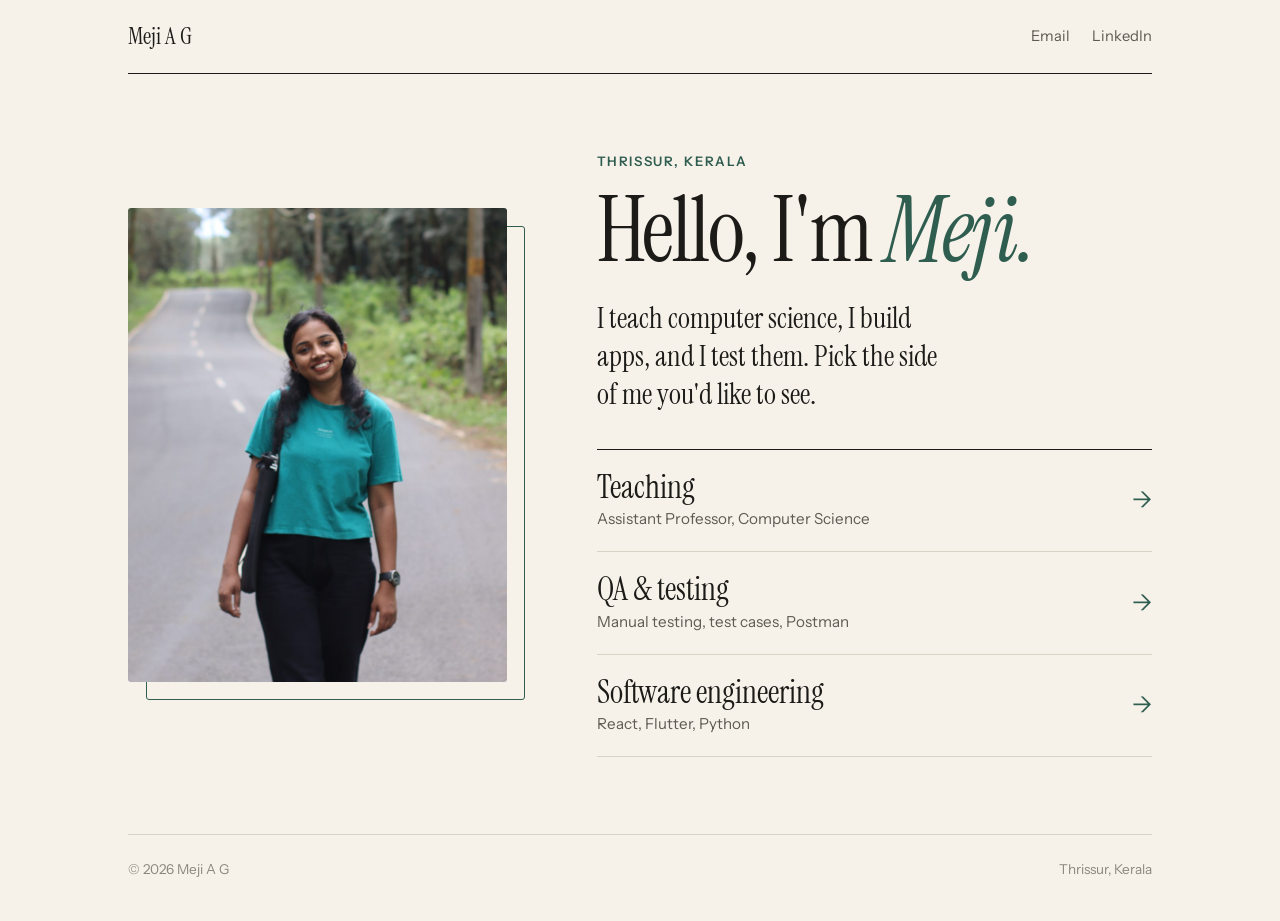
==== portfolio/index.html @ 7266abde "Add portfolio site" ====
<!doctype html>
<html lang="en">
<head>
<meta charset="utf-8">
<meta name="viewport" content="width=device-width, initial-scale=1">
<title>Meji A G</title>
<meta name="description" content="Meji A G: Computer Science lecturer, QA tester and software engineer from Thrissur, Kerala.">
<meta property="og:title" content="Meji A G">
<meta property="og:description" content="Meji A G: Computer Science lecturer, QA tester and software engineer from Thrissur, Kerala.">
<meta property="og:image" content="assets/img/meji.jpg">
<link rel="preconnect" href="https://fonts.googleapis.com">
<link rel="preconnect" href="https://fonts.gstatic.com" crossorigin>
<link href="https://fonts.googleapis.com/css2?family=Instrument+Sans:wght@400;600&family=Instrument+Serif:ital@0;1&display=swap" rel="stylesheet">
<link rel="stylesheet" href="assets/style.css">
</head>
<body data-role="teach">
<div class="page">

<header class="top">
  <a class="name" href="./">Meji A G</a>
  <nav><a class="keep" href="mailto:mejigeorge2002@gmail.com">Email</a><a class="keep" href="https://www.linkedin.com/in/meji-a-g-a272aa200/" target="_blank" rel="noopener">LinkedIn</a></nav>
</header>
<section class="landing">
  <figure><img src="assets/img/meji-walk.jpg" alt="Meji A G walking along a tree-lined road" width="960" height="1200"></figure>
  <div>
    <div class="role-line">Thrissur, Kerala</div>
    <h1>Hello, I'm <i>Meji.</i></h1>
    <p class="say">I teach computer science, I build apps, and I test them. Pick the side of me you'd like to see.</p>
    <div class="paths">
      <a href="teaching/"><b>Teaching</b><span>Assistant Professor, Computer Science</span><em>&rarr;</em></a>
      <a href="qa/"><b>QA &amp; testing</b><span>Manual testing, test cases, Postman</span><em>&rarr;</em></a>
      <a href="software-engineer/"><b>Software engineering</b><span>React, Flutter, Python</span><em>&rarr;</em></a>
    </div>
  </div>
</section>

<footer><span>&copy; <span class="year"></span> Meji A G</span><span>Thrissur, Kerala</span></footer>
</div>
<script src="assets/site.js"></script>
</body>
</html>
---- portfolio/assets/style.css ----
/* Meji A G — personal site. One stylesheet for all profiles; accent set by <body data-role> */
:root {
  --paper: #f6f2ea;
  --ink: #1d1b18;
  --soft: #5f5a52;
  --faint: #8d877d;
  --rule: #d9d2c5;
  --accent: #2f5d50;
  --serif: "Instrument Serif", "Iowan Old Style", Georgia, serif;
  --sans: "Instrument Sans", "Helvetica Neue", Arial, sans-serif;
}
body[data-role="qa"]  { --accent: #a3482a; }
body[data-role="swe"] { --accent: #2d4a85; }

@media (prefers-color-scheme: dark) {
  :root { --paper: #171614; --ink: #ece6dc; --soft: #b3ab9f; --faint: #857e73; --rule: #34302b; --accent: #8fc2b1; }
  body[data-role="qa"]  { --accent: #e59473; }
  body[data-role="swe"] { --accent: #9db4ec; }
}

* { box-sizing: border-box; }
html { scroll-behavior: smooth; scroll-padding-top: 96px; }
body {
  margin: 0; background: var(--paper); color: var(--ink);
  font-family: var(--sans); font-size: 17px; line-height: 1.6;
  -webkit-font-smoothing: antialiased;
}
a { color: inherit; text-decoration-color: var(--accent); text-decoration-thickness: 1.5px; text-underline-offset: 3px; }
a:hover { color: var(--accent); }
.page { max-width: 1080px; margin: 0 auto; padding: 0 28px; }

/* ---------- Top bar ---------- */
.top {
  position: sticky; top: 0; z-index: 10; background: var(--paper);
  display: flex; justify-content: space-between; align-items: center; gap: 20px;
  padding: 18px 0; border-bottom: 1px solid var(--ink);
}
.top .name { font-family: var(--serif); font-size: 1.45rem; text-decoration: none; white-space: nowrap; }
.top nav { display: flex; align-items: center; gap: 22px; font-size: .92rem; }
.top nav a { text-decoration: none; color: var(--soft); white-space: nowrap; }
.top nav a:hover { color: var(--accent); }
.top nav a.cv {
  color: var(--paper); background: var(--accent); font-weight: 600;
  padding: 6px 14px; border-radius: 2px;
}
.top nav a.cv:hover { color: var(--paper); background: var(--ink); }

/* ---------- Intro ---------- */
.intro, .landing { display: grid; grid-template-columns: 5fr 7fr; gap: 72px; padding: 64px 0 72px; align-items: center; }
.landing { min-height: calc(100vh - 140px); padding: 40px 0; }
.intro figure, .landing figure { margin: 0 18px 18px 0; position: relative; isolation: isolate; }
/* thin offset frame behind the photo */
.intro figure::before, .landing figure::before {
  content: ""; position: absolute; inset: 18px -18px -18px 18px; z-index: -1;
  border: 1px solid var(--accent); border-radius: 3px;
}
.intro img, .landing img {
  display: block; width: 100%; height: auto; aspect-ratio: 4 / 5; object-fit: cover;
  border-radius: 3px; filter: saturate(.95);
}
.role-line { font-size: .82rem; color: var(--accent); font-weight: 600; letter-spacing: .12em; text-transform: uppercase; margin-bottom: 16px; }
.intro h1, .landing h1 {
  font-family: var(--serif); font-weight: 400; font-size: clamp(3rem, 7.4vw, 5.6rem);
  line-height: .95; letter-spacing: -.02em; margin: 0 0 26px;
}
.intro h1 i, .landing h1 i { color: var(--accent); }
.intro .say, .landing .say { font-family: var(--serif); font-size: clamp(1.35rem, 2.4vw, 1.8rem); line-height: 1.32; margin: 0 0 20px; max-width: 28ch; }
.intro .say i { color: var(--accent); }
.intro p.plain { color: var(--soft); margin: 0 0 30px; max-width: 46ch; padding-top: 18px; border-top: 1px solid var(--rule); }
.links { display: flex; flex-wrap: wrap; align-items: center; gap: 10px 26px; font-size: .95rem; }
.links a { font-weight: 600; }
.links a.solid {
  background: var(--ink); color: var(--paper); text-decoration: none;
  padding: 11px 22px; border-radius: 2px;
}
.links a.solid:hover { background: var(--accent); color: var(--paper); }

/* ---------- Rows: label on the left, content on the right ---------- */
.row { display: grid; grid-template-columns: 3fr 9fr; gap: 40px; padding: 44px 0; border-top: 1px solid var(--rule); }
.row > h2 {
  font-family: var(--serif); font-weight: 400; font-size: 1.75rem; line-height: 1.1; margin: 0;
  position: sticky; top: 100px; align-self: start;
}
.row > h2 small { display: block; font-family: var(--sans); font-size: .8rem; color: var(--faint); margin-top: 6px; letter-spacing: .02em; }
.row .body > *:first-child { margin-top: 0; }
.row p { margin: 0 0 14px; max-width: 64ch; }
.lede { font-family: var(--serif); font-size: 1.45rem; line-height: 1.4; }

/* Entries (jobs, projects, subjects, degrees) */
.entry { display: grid; grid-template-columns: 1fr auto; gap: 4px 24px; padding: 18px 0; border-bottom: 1px dashed var(--rule); }
.entry:first-child { padding-top: 0; }
.entry:last-child { border-bottom: 0; padding-bottom: 0; }
.entry h3 { font-size: 1.08rem; font-weight: 600; margin: 0; }
.entry .when { color: var(--faint); font-size: .9rem; white-space: nowrap; font-variant-numeric: tabular-nums; }
.entry .where { grid-column: 1 / -1; color: var(--soft); font-size: .95rem; }
.entry .detail { grid-column: 1 / -1; margin-top: 6px; }
.entry .detail p { color: var(--soft); margin: 0; }
.entry ul { grid-column: 1 / -1; margin: 8px 0 0; padding-left: 18px; }
.entry li { margin-bottom: 5px; }
.entry li::marker { color: var(--accent); }
.stack { grid-column: 1 / -1; font-size: .86rem; color: var(--faint); margin-top: 8px; letter-spacing: .01em; }

/* Pull quote / result */
.result { margin: 28px 0 0; padding-left: 22px; border-left: 3px solid var(--accent); }
.result b { font-family: var(--serif); font-weight: 400; font-size: 3.2rem; line-height: 1; color: var(--accent); display: block; }
.result span { color: var(--soft); }

/* Definition lists for skills */
dl.skills { display: grid; grid-template-columns: 170px 1fr; gap: 10px 24px; margin: 0; }
dl.skills dt { color: var(--faint); font-size: .92rem; padding-top: 1px; }
dl.skills dd { margin: 0; }

/* Numbered process / approach */
ol.numbered { list-style: none; counter-reset: n; margin: 0; padding: 0; }
ol.numbered li { counter-increment: n; display: grid; grid-template-columns: 44px 1fr; padding: 12px 0; border-bottom: 1px dashed var(--rule); }
ol.numbered li:last-child { border-bottom: 0; }
ol.numbered li::before { content: counter(n, decimal-leading-zero); font-family: var(--serif); font-size: 1.3rem; color: var(--accent); line-height: 1.3; }
ol.numbered b { font-weight: 600; }
ol.numbered span { color: var(--soft); }

/* Contact */
.contact { padding: 72px 0 48px; border-top: 1px solid var(--ink); }
.contact h2 { font-family: var(--serif); font-weight: 400; font-size: clamp(1.7rem, 6vw, 4rem); line-height: 1.05; margin: 0 0 18px; overflow-wrap: anywhere; }
.contact h2 a { text-decoration-thickness: 2px; text-underline-offset: 8px; }
.contact p { color: var(--soft); margin: 0 0 22px; }
footer { padding: 24px 0 40px; border-top: 1px solid var(--rule); color: var(--faint); font-size: .85rem; display: flex; justify-content: space-between; gap: 12px; flex-wrap: wrap; }
footer a { color: var(--soft); }

/* ---------- Landing ---------- */
.paths { margin-top: 36px; border-top: 1px solid var(--ink); }
.paths a { display: grid; grid-template-columns: 1fr auto; gap: 2px 16px; padding: 20px 0; border-bottom: 1px solid var(--rule); text-decoration: none; }
.paths a b { font-family: var(--serif); font-weight: 400; font-size: 2rem; line-height: 1.1; transition: color .2s; }
.paths a span { grid-column: 1; color: var(--soft); font-size: .95rem; }
.paths a em { grid-row: 1 / span 2; grid-column: 2; align-self: center; font-style: normal; font-size: 1.5rem; color: var(--accent); transition: transform .2s; }
.paths a:hover em { transform: translateX(6px); }
.paths a:hover b { color: var(--accent); }

/* ---------- Small screens ---------- */
@media (max-width: 820px) {
  html { scroll-padding-top: 76px; }
  .page { padding: 0 18px; }
  .top { padding: 14px 0; }
  .top nav a:not(.cv):not(.keep) { display: none; }
  .intro, .landing { grid-template-columns: 1fr; gap: 30px; padding: 30px 0 44px; min-height: 0; }
  .intro figure, .landing figure { margin: 0 10px 10px 0; }
  .intro figure::before, .landing figure::before { inset: 10px -10px -10px 10px; }
  .intro img, .landing img { aspect-ratio: 1 / 1; object-position: 50% 22%; }
  .row { grid-template-columns: 1fr; gap: 16px; padding: 36px 0; }
  .row > h2 { position: static; }
  dl.skills { grid-template-columns: 1fr; gap: 2px; }
  dl.skills dd { margin-bottom: 10px; }
  .entry { grid-template-columns: 1fr; }
  .entry .when { order: -1; }
  .paths a b { font-size: 1.7rem; }
}
@media print { .top { position: static; } .top nav { display: none; } .row > h2 { position: static; } }
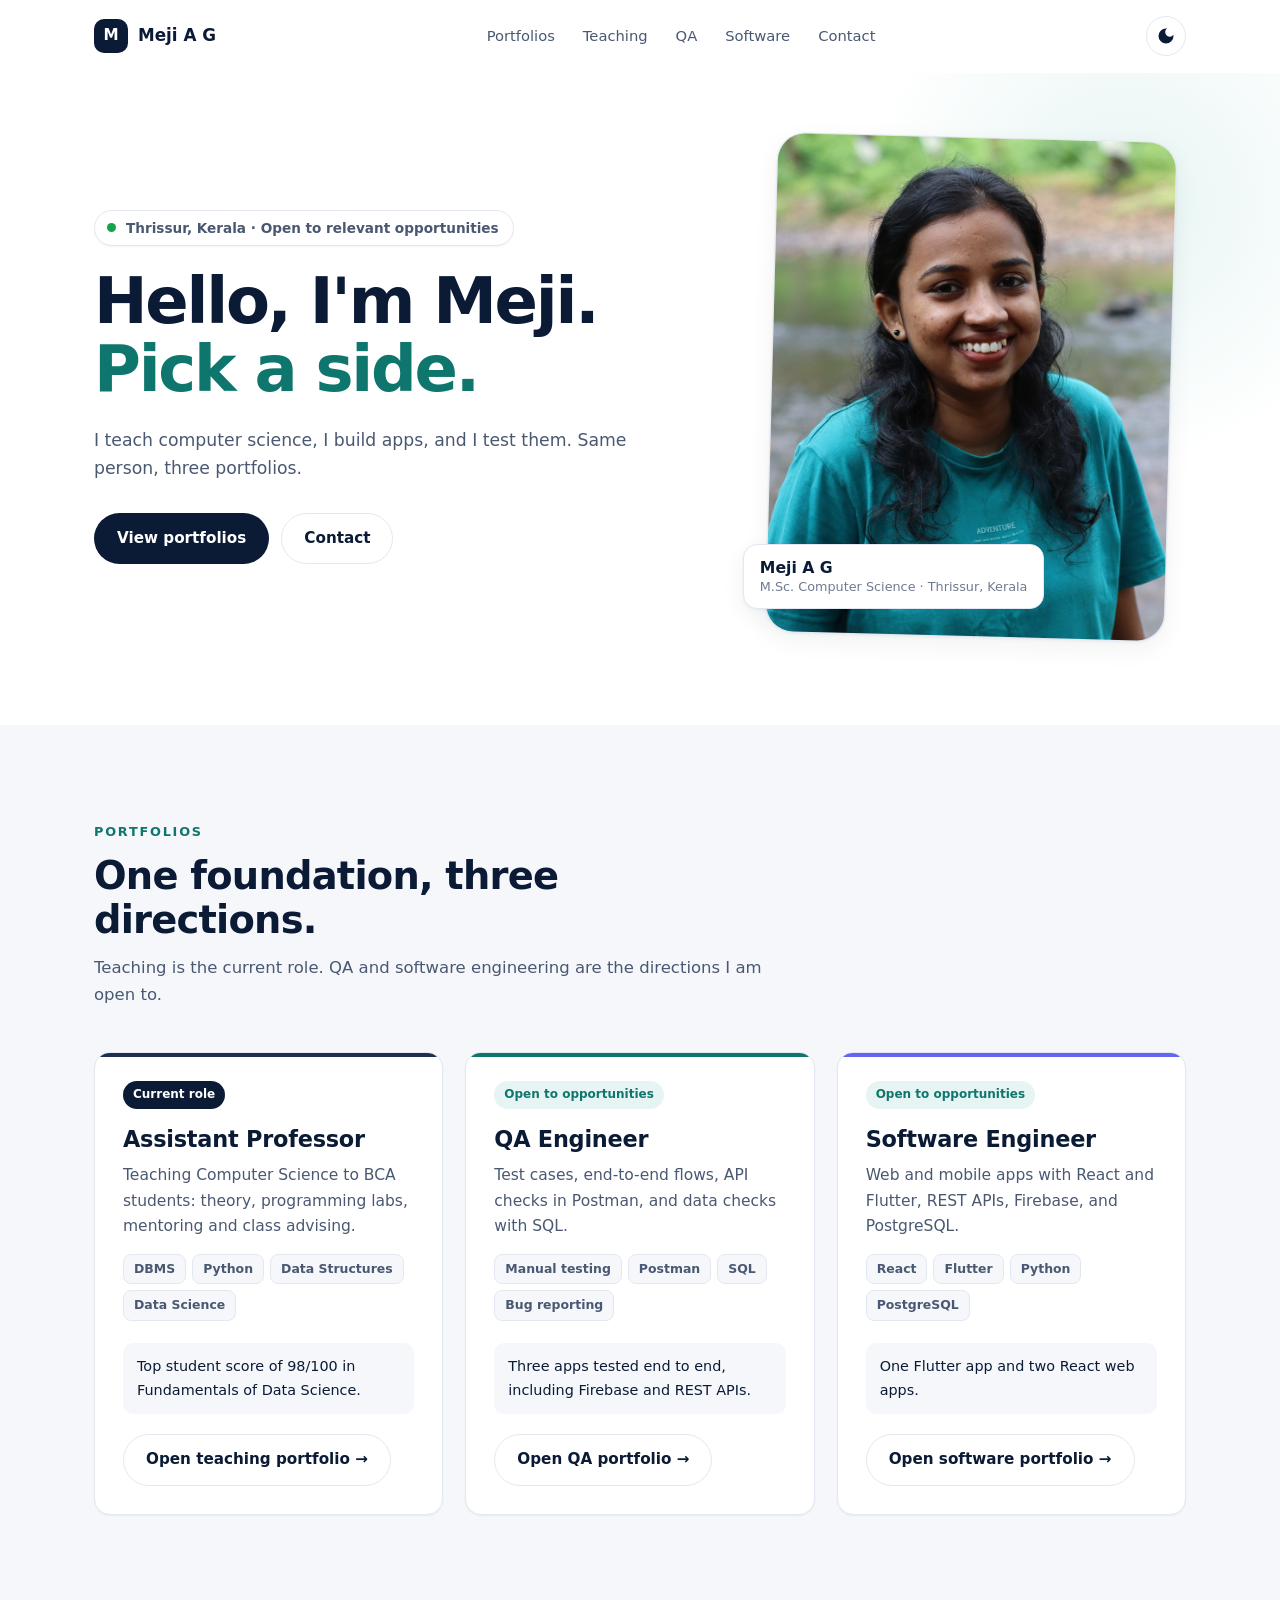
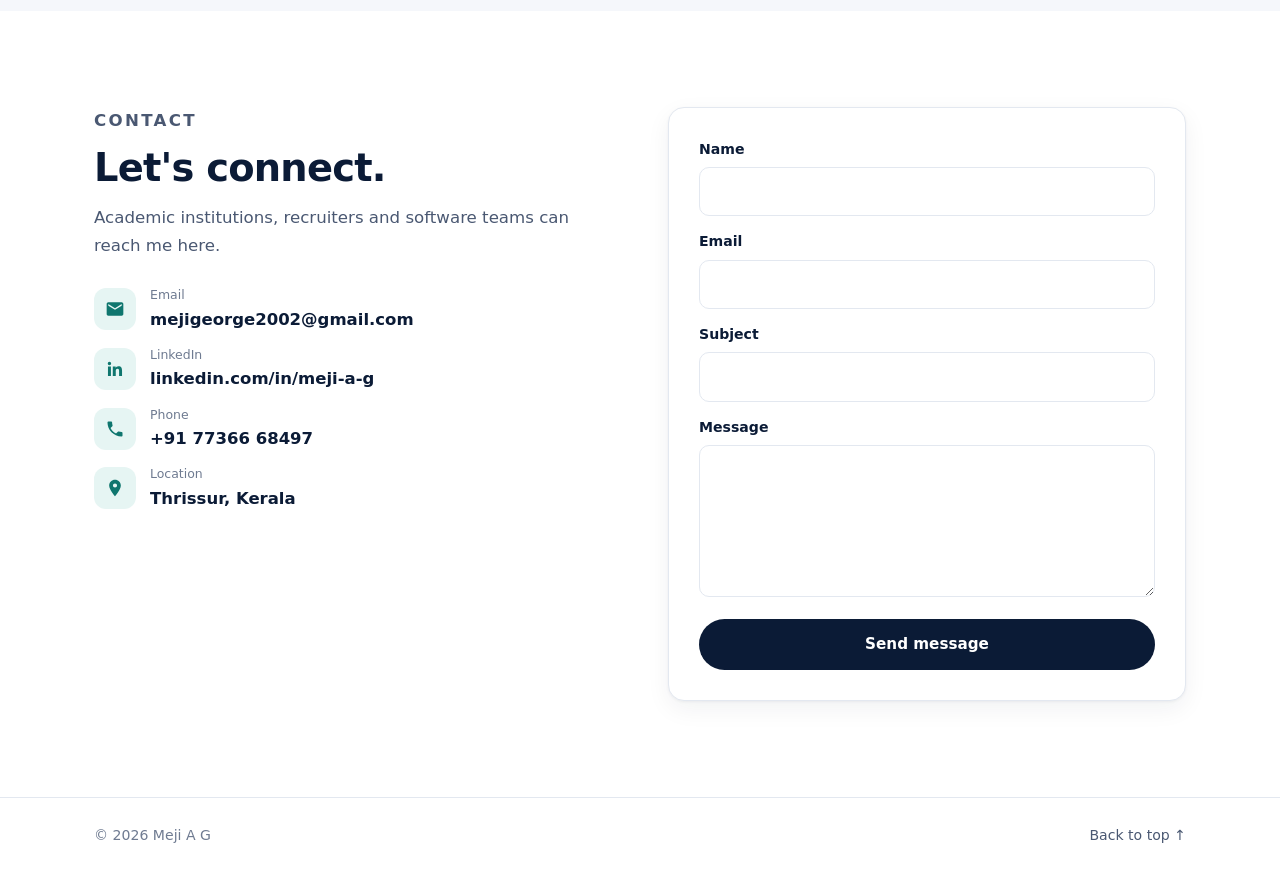
==== commit ee3f273b: "Revamp portfolio site with new layout and styling; implement theme toggle functionality and enhance " ====
--- a/portfolio/index.html
+++ b/portfolio/index.html
@@ -1,41 +1,129 @@
 <!doctype html>
-<html lang="en">
+<html lang="en" data-theme="light">
 <head>
 <meta charset="utf-8">
 <meta name="viewport" content="width=device-width, initial-scale=1">
-<title>Meji A G</title>
+<title>Meji A G | Teaching · QA · Software Engineering</title>
 <meta name="description" content="Meji A G: Computer Science lecturer, QA tester and software engineer from Thrissur, Kerala.">
 <meta property="og:title" content="Meji A G">
 <meta property="og:description" content="Meji A G: Computer Science lecturer, QA tester and software engineer from Thrissur, Kerala.">
 <meta property="og:image" content="assets/img/meji.jpg">
+<meta name="theme-color" content="#0b1b36">
 <link rel="preconnect" href="https://fonts.googleapis.com">
 <link rel="preconnect" href="https://fonts.gstatic.com" crossorigin>
-<link href="https://fonts.googleapis.com/css2?family=Instrument+Sans:wght@400;600&family=Instrument+Serif:ital@0;1&display=swap" rel="stylesheet">
-<link rel="stylesheet" href="assets/style.css">
+<link href="https://fonts.googleapis.com/css2?family=Plus+Jakarta+Sans:wght@400;500;600;700;800&display=swap" rel="stylesheet">
+<link rel="stylesheet" href="assets/styles.css">
 </head>
-<body data-role="teach">
-<div class="page">
-
-<header class="top">
-  <a class="name" href="./">Meji A G</a>
-  <nav><a class="keep" href="mailto:mejigeorge2002@gmail.com">Email</a><a class="keep" href="https://www.linkedin.com/in/meji-a-g-a272aa200/" target="_blank" rel="noopener">LinkedIn</a></nav>
+<body>
+<a class="skip" href="#main">Skip to content</a>
+<header class="nav" id="top">
+  <div class="container nav-inner">
+    <a class="brand" href="#top" aria-label="Meji A G, back to top"><span class="brand-mark">M</span>Meji A G</a>
+    <nav aria-label="Primary">
+      <ul class="nav-links" id="nav-links">
+        <li><a href="#focus">Portfolios</a></li>
+        <li><a href="teaching/">Teaching</a></li>
+        <li><a href="qa/">QA</a></li>
+        <li><a href="software-engineer/">Software</a></li>
+        <li><a href="#contact">Contact</a></li>
+      </ul>
+    </nav>
+    <div class="nav-actions">
+      <button class="icon-btn" id="theme-toggle" type="button" aria-label="Switch to dark mode">
+        <svg class="sun" viewBox="0 0 24 24" aria-hidden="true"><path d="M12 7a5 5 0 1 0 0 10 5 5 0 0 0 0-10zM2 13h2a1 1 0 0 0 0-2H2a1 1 0 0 0 0 2zm18 0h2a1 1 0 0 0 0-2h-2a1 1 0 0 0 0 2zM11 2v2a1 1 0 0 0 2 0V2a1 1 0 0 0-2 0zm0 18v2a1 1 0 0 0 2 0v-2a1 1 0 0 0-2 0zM5.99 4.58a1 1 0 0 0-1.41 1.41l1.06 1.06a1 1 0 0 0 1.41-1.41L5.99 4.58zm12.37 12.37a1 1 0 0 0-1.41 1.41l1.06 1.06a1 1 0 0 0 1.41-1.41l-1.06-1.06zm1.06-10.96a1 1 0 0 0-1.41-1.41l-1.06 1.06a1 1 0 0 0 1.41 1.41l1.06-1.06zM7.05 18.36a1 1 0 0 0-1.41-1.41l-1.06 1.06a1 1 0 0 0 1.41 1.41l1.06-1.06z"/></svg>
+        <svg class="moon" viewBox="0 0 24 24" aria-hidden="true"><path d="M12 3a9 9 0 1 0 9 9c0-.46-.04-.92-.1-1.36a5.39 5.39 0 0 1-4.4 2.26 5.4 5.4 0 0 1-3.14-9.8c-.44-.06-.9-.1-1.36-.1z"/></svg>
+      </button>
+      <button class="icon-btn menu-btn" id="menu-btn" type="button" aria-label="Open menu" aria-expanded="false" aria-controls="nav-links">
+        <svg viewBox="0 0 24 24" aria-hidden="true"><path d="M3 6h18v2H3zm0 5h18v2H3zm0 5h18v2H3z"/></svg>
+      </button>
+    </div>
+  </div>
 </header>
-<section class="landing">
-  <figure><img src="assets/img/meji-walk.jpg" alt="Meji A G walking along a tree-lined road" width="960" height="1200"></figure>
-  <div>
-    <div class="role-line">Thrissur, Kerala</div>
-    <h1>Hello, I'm <i>Meji.</i></h1>
-    <p class="say">I teach computer science, I build apps, and I test them. Pick the side of me you'd like to see.</p>
-    <div class="paths">
-      <a href="teaching/"><b>Teaching</b><span>Assistant Professor, Computer Science</span><em>&rarr;</em></a>
-      <a href="qa/"><b>QA &amp; testing</b><span>Manual testing, test cases, Postman</span><em>&rarr;</em></a>
-      <a href="software-engineer/"><b>Software engineering</b><span>React, Flutter, Python</span><em>&rarr;</em></a>
+<main id="main">
+<section class="hero">
+  <div class="container hero-grid">
+    <div class="hero-copy">
+      <p class="availability"><span class="pulse" aria-hidden="true"></span>Thrissur, Kerala · Open to relevant opportunities</p>
+      <h1>Hello, I'm Meji.<br><span>Pick a side.</span></h1>
+      <p class="hero-sub">I teach computer science, I build apps, and I test them. Same person, three portfolios.</p>
+      <div class="hero-ctas">
+        <a class="btn btn-primary" href="#focus">View portfolios</a>
+        <a class="btn btn-outline" href="#contact">Contact</a>
+      </div>
+    </div>
+    <div class="hero-photo">
+      <div class="photo-frame">
+        <img src="assets/img/meji.jpg" alt="Portrait of Meji A G" width="960" height="1200">
+      </div>
+      <div class="photo-card">
+        <strong>Meji A G</strong>
+        <span>M.Sc. Computer Science · Thrissur, Kerala</span>
+      </div>
     </div>
   </div>
 </section>
 
-<footer><span>&copy; <span class="year"></span> Meji A G</span><span>Thrissur, Kerala</span></footer>
-</div>
-<script src="assets/site.js"></script>
+<section class="section section-tint" id="focus">
+  <div class="container">
+    <div class="section-head reveal">
+      <p class="eyebrow">Portfolios</p>
+      <h2>One foundation, three directions.</h2>
+      <p>Teaching is the current role. QA and software engineering are the directions I am open to.</p>
+    </div>
+    <div class="focus-grid">
+      <article class="card focus-card reveal" data-id="teaching">
+        <span class="status current">Current role</span>
+        <h3>Assistant Professor</h3>
+        <p>Teaching Computer Science to BCA students: theory, programming labs, mentoring and class advising.</p>
+        <div class="tags"><span class="tag">DBMS</span><span class="tag">Python</span><span class="tag">Data Structures</span><span class="tag">Data Science</span></div>
+        <p class="highlight">Top student score of 98/100 in Fundamentals of Data Science.</p>
+        <a class="btn btn-outline" href="teaching/">Open teaching portfolio &rarr;</a>
+      </article>
+      <article class="card focus-card reveal" data-id="qa">
+        <span class="status open">Open to opportunities</span>
+        <h3>QA Engineer</h3>
+        <p>Test cases, end-to-end flows, API checks in Postman, and data checks with SQL.</p>
+        <div class="tags"><span class="tag">Manual testing</span><span class="tag">Postman</span><span class="tag">SQL</span><span class="tag">Bug reporting</span></div>
+        <p class="highlight">Three apps tested end to end, including Firebase and REST APIs.</p>
+        <a class="btn btn-outline" href="qa/">Open QA portfolio &rarr;</a>
+      </article>
+      <article class="card focus-card reveal" data-id="swe">
+        <span class="status open">Open to opportunities</span>
+        <h3>Software Engineer</h3>
+        <p>Web and mobile apps with React and Flutter, REST APIs, Firebase, and PostgreSQL.</p>
+        <div class="tags"><span class="tag">React</span><span class="tag">Flutter</span><span class="tag">Python</span><span class="tag">PostgreSQL</span></div>
+        <p class="highlight">One Flutter app and two React web apps.</p>
+        <a class="btn btn-outline" href="software-engineer/">Open software portfolio &rarr;</a>
+      </article>
+    </div>
+  </div>
+</section>
+
+<section class="section" id="contact">
+  <div class="container contact-grid">
+    <div class="contact-info reveal">
+      <p class="eyebrow">Contact</p>
+      <h2>Let's connect.</h2>
+      <p>Academic institutions, recruiters and software teams can reach me here.</p>
+      <ul class="contact-list">
+        <li><span class="ci"><svg viewBox="0 0 24 24" aria-hidden="true"><path d="M20 4H4c-1.1 0-2 .9-2 2v12c0 1.1.9 2 2 2h16c1.1 0 2-.9 2-2V6c0-1.1-.9-2-2-2zm0 4l-8 5-8-5V6l8 5 8-5v2z"/></svg></span><div><small>Email</small><a href="mailto:mejigeorge2002@gmail.com">mejigeorge2002@gmail.com</a></div></li>
+        <li><span class="ci"><svg viewBox="0 0 24 24" aria-hidden="true"><path d="M20.45 20.45h-3.55v-5.57c0-1.33-.03-3.04-1.85-3.04-1.85 0-2.14 1.45-2.14 2.94v5.67H9.35V9h3.41v1.56h.05c.48-.9 1.64-1.85 3.37-1.85 3.6 0 4.27 2.37 4.27 5.46v6.28zM5.34 7.43a2.06 2.06 0 1 1 0-4.13 2.06 2.06 0 0 1 0 4.13zM7.12 20.45H3.56V9h3.56v11.45z"/></svg></span><div><small>LinkedIn</small><a href="https://www.linkedin.com/in/meji-a-g-a272aa200/" target="_blank" rel="noopener">linkedin.com/in/meji-a-g</a></div></li>
+        <li><span class="ci"><svg viewBox="0 0 24 24" aria-hidden="true"><path d="M6.62 10.79c1.44 2.83 3.76 5.14 6.59 6.59l2.2-2.2c.27-.27.67-.36 1.02-.24 1.12.37 2.33.57 3.57.57.55 0 1 .45 1 1V20c0 .55-.45 1-1 1-9.39 0-17-7.61-17-17 0-.55.45-1 1-1h3.5c.55 0 1 .45 1 1 0 1.25.2 2.45.57 3.57.11.35.03.74-.25 1.01l-2.2 2.2z"/></svg></span><div><small>Phone</small><a href="tel:+917736668497">+91 77366 68497</a></div></li>
+        <li><span class="ci"><svg viewBox="0 0 24 24" aria-hidden="true"><path d="M12 2C8.13 2 5 5.13 5 9c0 5.25 7 13 7 13s7-7.75 7-13c0-3.87-3.13-7-7-7zm0 9.5a2.5 2.5 0 1 1 0-5 2.5 2.5 0 0 1 0 5z"/></svg></span><div><small>Location</small><span class="v">Thrissur, Kerala</span></div></li>
+      </ul>
+    </div>
+    <form class="contact-form card" id="contact-form" data-email="mejigeorge2002@gmail.com" novalidate>
+      <div class="field"><label for="f-name">Name</label><input id="f-name" name="name" type="text" autocomplete="name" required><p class="error" id="e-name"></p></div>
+      <div class="field"><label for="f-email">Email</label><input id="f-email" name="email" type="email" autocomplete="email" required><p class="error" id="e-email"></p></div>
+      <div class="field"><label for="f-subject">Subject</label><input id="f-subject" name="subject" type="text" required><p class="error" id="e-subject"></p></div>
+      <div class="field"><label for="f-message">Message</label><textarea id="f-message" name="message" rows="5" required></textarea><p class="error" id="e-message"></p></div>
+      <button class="btn btn-primary btn-block" type="submit">Send message</button>
+      <p class="form-status" id="form-status" role="status" aria-live="polite"></p>
+    </form>
+  </div>
+</section>
+</main>
+<footer class="footer"><div class="container footer-inner"><span>&copy; <span id="year"></span> Meji A G</span><a href="#top">Back to top &uarr;</a></div></footer>
+<script src="assets/chrome.js"></script>
 </body>
 </html>
--- a/portfolio/assets/styles.css
+++ b/portfolio/assets/styles.css
@@ -0,0 +1,410 @@
+/* ============ Tokens ============ */
+:root {
+  --navy: #0b1b36;
+  --navy-2: #1d2f52;
+  --bg: #ffffff;
+  --bg-tint: #f5f7fb;
+  --surface: #ffffff;
+  --text: #0b1b36;
+  --text-2: #4a5872;
+  --text-3: #6f7b91;
+  --line: #e3e8f0;
+  --accent: #0f766e;
+  --accent-2: #14b8a6;
+  --accent-soft: #e6f5f3;
+  --shadow-sm: 0 1px 2px rgba(11, 27, 54, .05);
+  --shadow: 0 1px 3px rgba(11, 27, 54, .05), 0 8px 24px rgba(11, 27, 54, .06);
+  --radius: 16px;
+  --radius-sm: 10px;
+  --font: "Plus Jakarta Sans", system-ui, -apple-system, "Segoe UI", sans-serif;
+}
+[data-theme="dark"] {
+  --bg: #0a1426;
+  --bg-tint: #0e1a30;
+  --surface: #12203a;
+  --text: #e8edf6;
+  --text-2: #b4bfd3;
+  --text-3: #8592ab;
+  --line: #22324f;
+  --accent: #2dd4bf;
+  --accent-2: #5eead4;
+  --accent-soft: #123536;
+  --navy: #e8edf6;
+  --navy-2: #c9d3e6;
+  --shadow-sm: none;
+  --shadow: 0 1px 2px rgba(0, 0, 0, .3);
+}
+
+/* ============ Base ============ */
+* { box-sizing: border-box; }
+html { scroll-behavior: smooth; scroll-padding-top: 84px; }
+body {
+  margin: 0; background: var(--bg); color: var(--text);
+  font-family: var(--font); font-size: 16.5px; line-height: 1.65;
+  -webkit-font-smoothing: antialiased; transition: background .25s, color .25s;
+}
+img { max-width: 100%; display: block; }
+a { color: var(--accent); }
+h1, h2, h3 { line-height: 1.15; margin: 0; color: var(--text); letter-spacing: -.02em; }
+h2 { font-size: clamp(1.75rem, 3.4vw, 2.4rem); font-weight: 800; }
+h3 { font-size: 1.15rem; font-weight: 700; letter-spacing: -.01em; }
+p { margin: 0 0 14px; }
+.container { width: 100%; max-width: 1140px; margin: 0 auto; padding: 0 24px; }
+.skip { position: absolute; left: -999px; top: 8px; background: var(--navy); color: #fff; padding: 8px 14px; border-radius: 8px; z-index: 100; }
+.skip:focus { left: 12px; }
+:focus-visible { outline: 2px solid var(--accent); outline-offset: 3px; border-radius: 6px; }
+
+/* ============ Buttons ============ */
+.btn {
+  display: inline-flex; align-items: center; justify-content: center; gap: 8px;
+  font: inherit; font-weight: 600; font-size: .95rem; padding: 12px 22px; border-radius: 999px;
+  border: 1.5px solid transparent; cursor: pointer; text-decoration: none;
+  transition: background .2s, color .2s, border-color .2s, box-shadow .2s;
+}
+.btn svg { width: 18px; height: 18px; fill: currentColor; }
+.btn-primary { background: var(--navy); color: var(--bg); }
+.btn-primary:hover { background: var(--accent); }
+[data-theme="dark"] .btn-primary { background: var(--accent); color: #062421; }
+[data-theme="dark"] .btn-primary:hover { background: var(--accent-2); }
+.btn-outline { background: transparent; color: var(--text); border-color: var(--line); }
+.btn-outline:hover { border-color: var(--accent); color: var(--accent); }
+.btn-text { color: var(--accent); padding-left: 6px; padding-right: 6px; }
+.btn-text:hover { text-decoration: underline; text-underline-offset: 4px; }
+.btn-block { width: 100%; }
+.icon-btn {
+  width: 40px; height: 40px; display: grid; place-items: center; border-radius: 50%;
+  border: 1px solid var(--line); background: var(--surface); color: var(--text); cursor: pointer;
+}
+.icon-btn svg { width: 20px; height: 20px; fill: currentColor; }
+.icon-btn:hover { border-color: var(--accent); color: var(--accent); }
+[data-theme="light"] .moon, [data-theme="dark"] .sun { display: block; }
+[data-theme="light"] .sun, [data-theme="dark"] .moon { display: none; }
+
+/* ============ Nav ============ */
+.nav {
+  position: sticky; top: 0; z-index: 50;
+  background: color-mix(in srgb, var(--bg) 88%, transparent);
+  backdrop-filter: saturate(1.4) blur(12px); -webkit-backdrop-filter: saturate(1.4) blur(12px);
+  border-bottom: 1px solid transparent; transition: border-color .2s;
+}
+.nav.scrolled { border-bottom-color: var(--line); }
+.nav-inner { display: flex; align-items: center; justify-content: space-between; height: 72px; gap: 20px; }
+.brand { display: flex; align-items: center; gap: 10px; font-weight: 800; color: var(--text); text-decoration: none; font-size: 1.05rem; }
+.brand-mark {
+  width: 34px; height: 34px; border-radius: 10px; display: grid; place-items: center;
+  background: var(--navy); color: var(--bg); font-size: .95rem;
+}
+[data-theme="dark"] .brand-mark { background: var(--accent); color: #062421; }
+.nav-links { list-style: none; display: flex; gap: 4px; margin: 0; padding: 0; }
+.nav-links a {
+  display: block; padding: 8px 12px; border-radius: 999px;
+  color: var(--text-2); text-decoration: none; font-size: .92rem; font-weight: 500;
+}
+.nav-links a:hover, .nav-links a.active { color: var(--text); background: var(--bg-tint); }
+.nav-actions { display: flex; gap: 8px; }
+.menu-btn { display: none; }
+
+/* ============ Hero ============ */
+.hero { padding: 64px 0 88px; position: relative; overflow: hidden; }
+.hero::before {
+  content: ""; position: absolute; inset: 0 0 auto auto; width: 520px; height: 520px; border-radius: 50%;
+  background: radial-gradient(closest-side, var(--accent-soft), transparent); transform: translate(20%, -25%); z-index: -1;
+}
+.hero-grid { display: grid; grid-template-columns: 1.25fr .9fr; gap: 64px; align-items: center; }
+.availability {
+  display: inline-flex; align-items: center; gap: 10px; margin-bottom: 22px;
+  font-size: .85rem; font-weight: 600; color: var(--text-2);
+  background: var(--surface); border: 1px solid var(--line); padding: 6px 14px 6px 12px; border-radius: 999px; box-shadow: var(--shadow-sm);
+}
+.pulse { width: 9px; height: 9px; border-radius: 50%; background: #16a34a; box-shadow: 0 0 0 0 rgba(22, 163, 74, .5); animation: pulse 2.4s infinite; }
+@keyframes pulse { 0% { box-shadow: 0 0 0 0 rgba(22, 163, 74, .45); } 70% { box-shadow: 0 0 0 8px rgba(22, 163, 74, 0); } 100% { box-shadow: 0 0 0 0 rgba(22, 163, 74, 0); } }
+.hero h1 { font-size: clamp(2.4rem, 5.4vw, 4rem); font-weight: 800; line-height: 1.06; letter-spacing: -.035em; margin-bottom: 22px; }
+.hero h1 span { color: var(--accent); }
+.hero-sub { font-size: 1.08rem; color: var(--text-2); max-width: 600px; margin-bottom: 30px; }
+.hero-ctas { display: flex; flex-wrap: wrap; align-items: center; gap: 12px; }
+.hero-photo { position: relative; justify-self: center; width: 100%; max-width: 400px; }
+.photo-frame {
+  border-radius: 28px; overflow: hidden; background: var(--bg-tint);
+  box-shadow: var(--shadow); border: 1px solid var(--line); transform: rotate(1.5deg);
+}
+.photo-frame img { width: 100%; height: auto; aspect-ratio: 4 / 5; object-fit: cover; transform: rotate(-1.5deg) scale(1.04); }
+.photo-card {
+  position: absolute; left: -28px; bottom: 28px; background: var(--surface); border: 1px solid var(--line);
+  border-radius: 14px; padding: 12px 16px; box-shadow: var(--shadow); display: grid; line-height: 1.35;
+}
+.photo-card strong { font-size: .98rem; }
+.photo-card span { font-size: .8rem; color: var(--text-3); }
+
+/* Dropdown (resume picker) */
+.dropdown { position: relative; }
+.dropdown-menu {
+  position: absolute; top: calc(100% + 8px); left: 0; z-index: 30; min-width: 270px;
+  background: var(--surface); border: 1px solid var(--line); border-radius: 14px; box-shadow: var(--shadow);
+  padding: 6px; display: none;
+}
+.dropdown.open .dropdown-menu { display: block; }
+.dropdown-menu a { display: grid; padding: 10px 12px; border-radius: 10px; text-decoration: none; color: var(--text); line-height: 1.35; }
+.dropdown-menu a:hover, .dropdown-menu a:focus-visible { background: var(--bg-tint); }
+.dropdown-menu a strong { font-size: .92rem; }
+.dropdown-menu a span { font-size: .8rem; color: var(--text-3); }
+
+/* ============ Sections ============ */
+.section { padding: 96px 0; }
+.section-tint { background: var(--bg-tint); }
+.eyebrow { font-size: .8rem; font-weight: 700; letter-spacing: .14em; text-transform: uppercase; color: var(--accent); margin-bottom: 12px; }
+.section-head { max-width: 680px; margin-bottom: 44px; }
+.section-head h2 { margin-bottom: 12px; }
+.section-head p:last-child { color: var(--text-2); margin: 0; }
+
+.card { background: var(--surface); border: 1px solid var(--line); border-radius: var(--radius); box-shadow: var(--shadow-sm); }
+
+/* About */
+.about-grid { display: grid; grid-template-columns: .85fr 1.15fr; gap: 64px; align-items: start; }
+.about-body p { color: var(--text-2); font-size: 1.04rem; }
+.about-body strong { color: var(--text); }
+.traits { list-style: none; padding: 0; margin: 22px 0 0; display: flex; flex-wrap: wrap; gap: 8px; }
+.traits li { font-size: .86rem; font-weight: 600; color: var(--text); padding: 7px 14px; border-radius: 999px; border: 1px solid var(--line); background: var(--surface); }
+
+/* Career focus */
+.focus-grid { display: grid; grid-template-columns: repeat(3, 1fr); gap: 22px; }
+.focus-card { padding: 28px; display: flex; flex-direction: column; position: relative; overflow: hidden; transition: box-shadow .25s, transform .25s; }
+.focus-card:hover { box-shadow: var(--shadow); transform: translateY(-3px); }
+.focus-card::before { content: ""; position: absolute; inset: 0 0 auto 0; height: 4px; background: var(--card-accent, var(--accent)); }
+.focus-card[data-id="teaching"] { --card-accent: var(--navy-2); }
+.focus-card[data-id="qa"] { --card-accent: var(--accent); }
+.focus-card[data-id="swe"] { --card-accent: #6366f1; }
+[data-theme="dark"] .focus-card[data-id="swe"] { --card-accent: #a5b4fc; }
+.status { align-self: flex-start; font-size: .75rem; font-weight: 700; padding: 4px 10px; border-radius: 999px; margin-bottom: 18px; }
+.status.current { background: var(--navy); color: var(--bg); }
+[data-theme="dark"] .status.current { background: var(--accent); color: #062421; }
+.status.open { background: var(--accent-soft); color: var(--accent); }
+.focus-card h3 { font-size: 1.4rem; margin-bottom: 10px; }
+.focus-card > p { color: var(--text-2); font-size: .97rem; }
+.focus-card .highlight { font-size: .9rem; color: var(--text); background: var(--bg-tint); border-radius: var(--radius-sm); padding: 12px 14px; margin: 6px 0 20px; }
+.focus-card .btn { margin-top: auto; align-self: flex-start; }
+
+.tags { display: flex; flex-wrap: wrap; gap: 6px; margin-bottom: 16px; }
+.tag { font-size: .78rem; font-weight: 600; padding: 4px 10px; border-radius: 8px; background: var(--bg-tint); color: var(--text-2); border: 1px solid var(--line); }
+
+/* Timeline */
+.timeline { list-style: none; margin: 0; padding: 0 0 0 30px; position: relative; }
+.timeline::before { content: ""; position: absolute; left: 8px; top: 10px; bottom: 10px; width: 2px; background: var(--line); }
+.tl-item { position: relative; margin-bottom: 24px; }
+.tl-item::before {
+  content: ""; position: absolute; left: -30px; top: 30px; width: 18px; height: 18px; border-radius: 50%;
+  background: var(--surface); border: 4px solid var(--accent);
+}
+.tl-card { padding: 28px 30px; }
+.tl-top { display: flex; justify-content: space-between; align-items: flex-start; gap: 16px; flex-wrap: wrap; margin-bottom: 4px; }
+.tl-top h3 { font-size: 1.2rem; }
+.dates { font-size: .85rem; font-weight: 600; color: var(--accent); background: var(--accent-soft); padding: 4px 12px; border-radius: 999px; white-space: nowrap; }
+.org { color: var(--text-2); margin-bottom: 18px; }
+.org strong { color: var(--text); }
+.tl-cols { display: grid; grid-template-columns: 1.4fr 1fr; gap: 28px; }
+.tl-cols h4 { font-size: .78rem; text-transform: uppercase; letter-spacing: .1em; color: var(--text-3); margin: 0 0 10px; }
+.tl-cols ul { margin: 0; padding-left: 18px; color: var(--text-2); font-size: .95rem; }
+.tl-cols li { margin-bottom: 7px; }
+.tl-cols li::marker, .tl-card > ul li::marker { color: var(--accent); }
+.tl-card > ul { margin: 0; padding-left: 18px; color: var(--text-2); font-size: .95rem; }
+.tl-card > ul li { margin-bottom: 7px; }
+.achievement { display: flex; gap: 10px; background: var(--accent-soft); border-radius: var(--radius-sm); padding: 12px 14px; margin-bottom: 10px; font-size: .93rem; color: var(--text); }
+.achievement svg { width: 20px; height: 20px; fill: var(--accent); flex: none; margin-top: 2px; }
+
+/* Skills */
+.skills-grid { display: grid; grid-template-columns: repeat(3, 1fr); gap: 22px; }
+.skill-card { padding: 26px; }
+.skill-card h3 { margin-bottom: 16px; display: flex; align-items: center; gap: 10px; }
+.skill-card h3 .dot { width: 10px; height: 10px; border-radius: 3px; background: var(--accent); }
+.skill-list { list-style: none; margin: 0; padding: 0; }
+.skill-list li { display: flex; justify-content: space-between; align-items: baseline; gap: 14px; padding: 11px 0; border-top: 1px solid var(--line); font-size: .94rem; }
+.skill-list li:first-child { border-top: 0; padding-top: 0; }
+.skill-list .lvl { font-size: .76rem; font-weight: 600; color: var(--text-3); white-space: nowrap; }
+
+/* Projects */
+.filters { display: flex; flex-wrap: wrap; gap: 8px; margin: -16px 0 30px; }
+.filter {
+  font: inherit; font-size: .9rem; font-weight: 600; padding: 8px 16px; border-radius: 999px; cursor: pointer;
+  border: 1px solid var(--line); background: var(--surface); color: var(--text-2);
+}
+.filter:hover { color: var(--text); border-color: var(--text-3); }
+.filter.is-active { background: var(--navy); color: var(--bg); border-color: var(--navy); }
+[data-theme="dark"] .filter.is-active { background: var(--accent); color: #062421; border-color: var(--accent); }
+.project-grid { display: grid; grid-template-columns: repeat(3, 1fr); gap: 22px; }
+.project-card { overflow: hidden; display: flex; flex-direction: column; transition: box-shadow .25s, transform .25s; }
+.project-card:hover { box-shadow: var(--shadow); transform: translateY(-3px); }
+.cover {
+  aspect-ratio: 16 / 9; background: linear-gradient(160deg, var(--navy-2), var(--navy)); position: relative;
+  display: grid; place-items: start center; color: #fff; overflow: hidden;
+}
+[data-theme="dark"] .cover { background: linear-gradient(135deg, #1b2c4f, #0f1d36); }
+.cover img { width: 100%; height: 100%; object-fit: cover; }
+.cover .type { position: absolute; left: 14px; top: 14px; font-size: .74rem; font-weight: 700; background: rgba(255, 255, 255, .14); padding: 4px 10px; border-radius: 999px; }
+/* drawn mock-ups on project covers */
+.mock { position: relative; background: rgba(255, 255, 255, .08); border: 1.5px solid rgba(255, 255, 255, .35); border-radius: 10px; overflow: hidden; }
+.mock-browser { width: 64%; height: 68%; margin-top: 12%; }
+.mock-phone { width: 28%; height: 86%; margin-top: 14%; border-radius: 16px; }
+.mock-doc { width: 40%; height: 76%; margin-top: 12%; border-radius: 6px; }
+.mock-phone > b { display: block; width: 30%; height: 5px; margin: 7px auto 0; border-radius: 4px; background: rgba(255, 255, 255, .35); }
+.mock-bar { display: flex; gap: 5px; padding: 7px 9px; border-bottom: 1px solid rgba(255, 255, 255, .2); }
+.mock-bar span { width: 7px; height: 7px; border-radius: 50%; background: rgba(255, 255, 255, .45); }
+.mock-screen { padding: 10px 12px; display: grid; gap: 7px; }
+.mock-screen em { display: block; height: 9px; width: 55%; border-radius: 4px; background: var(--accent-2); opacity: .85; }
+.mock-screen i { display: block; height: 6px; border-radius: 4px; background: rgba(255, 255, 255, .28); }
+.mock-screen i.short { width: 60%; }
+.mock-tiles { display: grid; grid-auto-flow: column; gap: 6px; margin-top: 4px; }
+.mock-tiles span { height: 26px; border-radius: 5px; background: rgba(255, 255, 255, .14); }
+.is-placeholder .mock { border-color: var(--line); background: var(--surface); }
+.is-placeholder .mock-screen i, .is-placeholder .mock-tiles span { background: var(--line); }
+.is-placeholder .mock-screen em { background: var(--text-3); }
+.project-body { padding: 22px; display: flex; flex-direction: column; flex: 1; }
+.project-body h3 { margin-bottom: 8px; }
+.project-body p { color: var(--text-2); font-size: .94rem; }
+.project-actions { margin-top: auto; display: flex; gap: 14px; align-items: center; flex-wrap: wrap; }
+.link-btn { font: inherit; font-weight: 600; font-size: .9rem; color: var(--accent); background: none; border: 0; padding: 0; cursor: pointer; text-decoration: none; }
+.link-btn:hover { text-decoration: underline; text-underline-offset: 4px; }
+.empty { grid-column: 1 / -1; text-align: center; color: var(--text-3); padding: 40px; border: 1px dashed var(--line); border-radius: var(--radius); }
+
+/* Placeholder look */
+.is-placeholder { border-style: dashed !important; box-shadow: none !important; opacity: .82; }
+.is-placeholder .cover { background: repeating-linear-gradient(45deg, var(--bg-tint), var(--bg-tint) 10px, var(--surface) 10px, var(--surface) 20px); color: var(--text-3); }
+.ph-badge { display: inline-block; font-size: .7rem; font-weight: 700; text-transform: uppercase; letter-spacing: .08em; color: #b45309; background: #fef3c7; padding: 2px 8px; border-radius: 6px; margin-left: 8px; vertical-align: middle; }
+[data-theme="dark"] .ph-badge { background: #3b2a0b; color: #fbbf24; }
+
+/* Modal */
+.modal { border: 0; padding: 0; border-radius: 20px; width: min(680px, calc(100% - 32px)); max-height: calc(100vh - 48px); background: var(--surface); color: var(--text); box-shadow: 0 24px 60px rgba(0, 0, 0, .25); }
+.modal::backdrop { background: rgba(11, 27, 54, .55); backdrop-filter: blur(3px); }
+.modal[open] { animation: pop .22s ease; }
+@keyframes pop { from { opacity: 0; transform: translateY(10px) scale(.98); } }
+.modal .cover { aspect-ratio: 21 / 8; }
+.modal .mock-browser { width: 46%; height: 80%; margin-top: 6%; }
+.modal .mock-phone { width: 16%; height: 96%; margin-top: 6%; }
+.modal-content { padding: 28px 30px 30px; }
+.modal-content h2 { font-size: 1.7rem; margin-bottom: 6px; }
+.modal-content .lead { color: var(--text-2); margin-bottom: 22px; }
+.modal-content dl { margin: 0 0 22px; display: grid; gap: 16px; }
+.modal-content dt { font-size: .76rem; font-weight: 700; text-transform: uppercase; letter-spacing: .1em; color: var(--text-3); margin-bottom: 4px; }
+.modal-content dd { margin: 0; color: var(--text); }
+.modal-close { position: absolute; right: 14px; top: 14px; background: rgba(255, 255, 255, .9); color: var(--navy); border: 0; }
+[data-theme="dark"] .modal-close { background: rgba(10, 20, 38, .8); color: var(--text); }
+.muted { color: var(--text-3); font-size: .9rem; }
+
+/* Education */
+.edu-grid { display: grid; grid-template-columns: 1fr 1fr; gap: 32px; }
+.col-title { font-size: .82rem; text-transform: uppercase; letter-spacing: .12em; color: var(--text-3); margin-bottom: 16px; }
+.stack { display: grid; gap: 14px; }
+.edu-card { padding: 20px 22px; display: grid; grid-template-columns: 1fr auto; gap: 2px 16px; }
+.edu-card h3 { font-size: 1.04rem; }
+.edu-card .when { font-size: .85rem; color: var(--text-3); white-space: nowrap; font-weight: 600; }
+.edu-card .sub { grid-column: 1 / -1; color: var(--text-2); font-size: .93rem; }
+.edu-card .kind { grid-column: 1 / -1; font-size: .74rem; font-weight: 700; color: var(--accent); text-transform: uppercase; letter-spacing: .08em; margin-bottom: 2px; }
+
+/* Contact */
+.contact-grid { display: grid; grid-template-columns: 1fr 1fr; gap: 56px; align-items: start; }
+.contact-info h2 { margin-bottom: 14px; }
+.contact-info > p { color: var(--text-2); font-size: 1.04rem; }
+.contact-list { list-style: none; padding: 0; margin: 26px 0; display: grid; gap: 12px; }
+.contact-list li { display: flex; align-items: center; gap: 14px; }
+.contact-list .ci { width: 42px; height: 42px; border-radius: 12px; display: grid; place-items: center; background: var(--accent-soft); color: var(--accent); flex: none; }
+.contact-list .ci svg { width: 20px; height: 20px; fill: currentColor; }
+.contact-list small { display: block; color: var(--text-3); font-size: .78rem; }
+.contact-list a, .contact-list span.v { color: var(--text); font-weight: 600; text-decoration: none; overflow-wrap: anywhere; }
+.contact-list a:hover { color: var(--accent); }
+.resume-list { display: flex; flex-wrap: wrap; gap: 8px; }
+.resume-list a { font-size: .86rem; font-weight: 600; padding: 8px 14px; border-radius: 999px; border: 1px solid var(--line); color: var(--text); text-decoration: none; display: inline-flex; gap: 6px; align-items: center; }
+.resume-list a:hover { border-color: var(--accent); color: var(--accent); }
+.resume-list svg { width: 16px; height: 16px; fill: currentColor; }
+
+.contact-form { padding: 30px; box-shadow: var(--shadow); }
+.field { margin-bottom: 14px; }
+.field label { display: block; font-size: .88rem; font-weight: 600; margin-bottom: 6px; }
+.field input, .field textarea {
+  width: 100%; font: inherit; font-size: .97rem; color: var(--text); background: var(--bg);
+  border: 1.5px solid var(--line); border-radius: var(--radius-sm); padding: 11px 14px; transition: border-color .2s, box-shadow .2s;
+}
+.field textarea { resize: vertical; min-height: 120px; }
+.field input:focus, .field textarea:focus { outline: none; border-color: var(--accent); box-shadow: 0 0 0 4px var(--accent-soft); }
+.field.invalid input, .field.invalid textarea { border-color: #dc2626; }
+.error { color: #dc2626; font-size: .82rem; margin: 6px 0 0; min-height: 0; }
+[data-theme="dark"] .error, [data-theme="dark"] .field.invalid input, [data-theme="dark"] .field.invalid textarea { color: #f87171; border-color: #f87171; }
+.form-status { margin: 14px 0 0; font-size: .92rem; border-radius: var(--radius-sm); }
+.form-status:empty { display: none; }
+.form-status.ok { padding: 12px 14px; background: #dcfce7; color: #166534; }
+.form-status.err { padding: 12px 14px; background: #fee2e2; color: #991b1b; }
+.form-status.info { padding: 12px 14px; background: var(--accent-soft); color: var(--text); }
+[data-theme="dark"] .form-status.ok { background: #0f2e1d; color: #86efac; }
+[data-theme="dark"] .form-status.err { background: #3a1212; color: #fca5a5; }
+
+/* Footer */
+.footer { border-top: 1px solid var(--line); padding: 26px 0; color: var(--text-3); font-size: .88rem; }
+.footer-inner { display: flex; justify-content: space-between; gap: 12px; flex-wrap: wrap; }
+.footer a { color: var(--text-2); text-decoration: none; }
+.footer a:hover { color: var(--accent); }
+
+/* Reveal animation */
+.reveal { opacity: 0; transform: translateY(14px); transition: opacity .6s ease, transform .6s ease; }
+.reveal.in { opacity: 1; transform: none; }
+@media (prefers-reduced-motion: reduce) {
+  html { scroll-behavior: auto; }
+  *, *::before, *::after { animation: none !important; transition: none !important; }
+  .reveal { opacity: 1; transform: none; }
+}
+
+/* Role switch + process steps used by the separate portfolio pages */
+.role-switch { display: flex; flex-wrap: wrap; gap: 8px; margin-bottom: 20px; }
+.role-switch a {
+  text-decoration: none; font-size: .82rem; font-weight: 700; padding: 6px 12px;
+  border-radius: 999px; border: 1px solid var(--line); color: var(--text-2); background: var(--surface);
+}
+.role-switch a:hover { border-color: var(--accent); color: var(--accent); }
+.role-switch a.is-current { background: var(--navy); color: var(--bg); border-color: var(--navy); }
+[data-theme="dark"] .role-switch a.is-current { background: var(--accent); color: #062421; border-color: var(--accent); }
+.steps { list-style: none; margin: 0; padding: 0; display: grid; gap: 14px; counter-reset: step; }
+.steps li {
+  counter-increment: step; display: grid; grid-template-columns: 52px 1fr; gap: 14px; align-items: start;
+  background: var(--surface); border: 1px solid var(--line); border-radius: var(--radius); padding: 18px 20px;
+}
+.steps li::before { content: counter(step, decimal-leading-zero); font-weight: 800; color: var(--accent); font-size: 1.05rem; padding-top: 2px; }
+.steps b { display: block; margin-bottom: 4px; }
+.steps span { color: var(--text-2); }
+.subject-grid { display: grid; grid-template-columns: repeat(2, 1fr); gap: 16px; }
+.subject-card { padding: 22px; }
+.subject-card .when { display: inline-block; margin-bottom: 8px; font-size: .78rem; font-weight: 700; color: var(--accent); }
+.subject-card p { color: var(--text-2); margin: 8px 0 0; font-size: .95rem; }
+@media (max-width: 640px) { .subject-grid { grid-template-columns: 1fr; } }
+
+/* ============ Responsive ============ */
+@media (max-width: 1020px) {
+  .nav-links a { padding: 8px 9px; font-size: .88rem; }
+  .focus-grid, .skills-grid, .project-grid { grid-template-columns: repeat(2, 1fr); }
+  .tl-cols { grid-template-columns: 1fr; gap: 18px; }
+}
+@media (max-width: 880px) {
+  .menu-btn { display: grid; }
+  nav[aria-label="Primary"] { position: absolute; top: 72px; left: 0; right: 0; }
+  .nav-links {
+    display: none; flex-direction: column; gap: 2px; padding: 10px 16px 16px;
+    background: var(--bg); border-bottom: 1px solid var(--line); box-shadow: var(--shadow);
+  }
+  .nav-links.open { display: flex; }
+  .nav-links a { padding: 12px 14px; font-size: 1rem; }
+  .hero { padding: 36px 0 64px; }
+  .hero-grid, .about-grid, .contact-grid, .edu-grid { grid-template-columns: 1fr; gap: 36px; }
+  .hero-photo { order: -1; max-width: 300px; justify-self: start; }
+  .photo-card { left: auto; right: -12px; bottom: 18px; }
+  .section { padding: 72px 0; }
+}
+@media (max-width: 640px) {
+  .container { padding: 0 18px; }
+  .focus-grid, .skills-grid, .project-grid { grid-template-columns: 1fr; }
+  .hero-photo { max-width: 240px; }
+  .photo-card { display: none; }
+  .hero-ctas .btn { flex: 1 1 auto; }
+  .hero-ctas .dropdown { flex: 1 1 auto; display: flex; }
+  .hero-ctas .dropdown .btn { width: 100%; }
+  .tl-card { padding: 22px 20px; }
+  .timeline { padding-left: 24px; }
+  .tl-item::before { left: -24px; }
+  .timeline::before { left: 7px; }
+  .contact-form { padding: 22px; }
+  .modal-content { padding: 22px; }
+}
